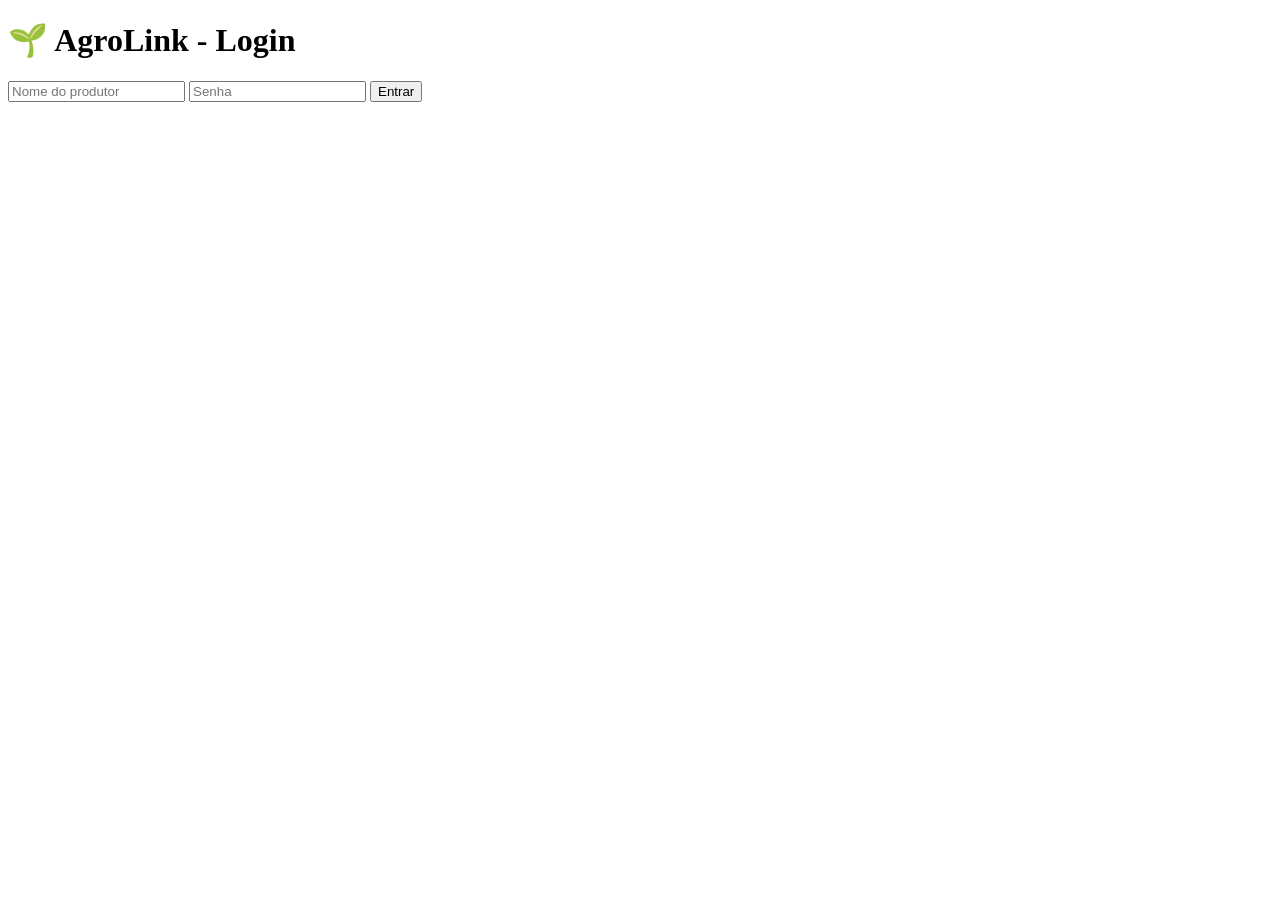
==== index.html @ e074ebd2 "Add files via upload" ====
<!DOCTYPE html>
<html lang="pt-br">
<head>
  <meta charset="UTF-8" />
  <title>AgroLink MVP - Login</title>
  <link rel="stylesheet" href="style.css" />
</head>
<body>
  <div class="container" id="login-container">
    <h1>🌱 AgroLink - Login</h1>
    <input id="username" placeholder="Nome do produtor" />
    <input id="password" type="password" placeholder="Senha" />
    <button onclick="login()">Entrar</button>
    <p id="login-msg" class="error"></p>
  </div>

  <div class="container" id="app-container" style="display:none;">
    <h1>🌱 AgroLink</h1>
    <p class="subtitle" id="welcome-msg"></p>

    <div class="card">
      <h2>Cadastrar Produto</h2>
      <input id="produto" placeholder="Nome do produto" />
      <input id="preco" type="number" placeholder="Preço (R$)" />
      <input id="quantidade" type="number" placeholder="Quantidade" />
      <button onclick="cadastrarProduto()">Cadastrar</button>
    </div>

    <div class="card">
      <h2>Produtos Cadastrados</h2>
      <ul id="lista"></ul>
    </div>

    <div class="card">
      <h2>Simular Venda</h2>
      <input id="vendaQtd" type="number" placeholder="Quantidade para vender" />
      <select id="produtoSelect"></select>
      <button onclick="vender()">Vender</button>
    </div>

    <button onclick="logout()" class="logout-btn">Sair</button>
  </div>

  <script src="script.js"></script>
</body>
</html>
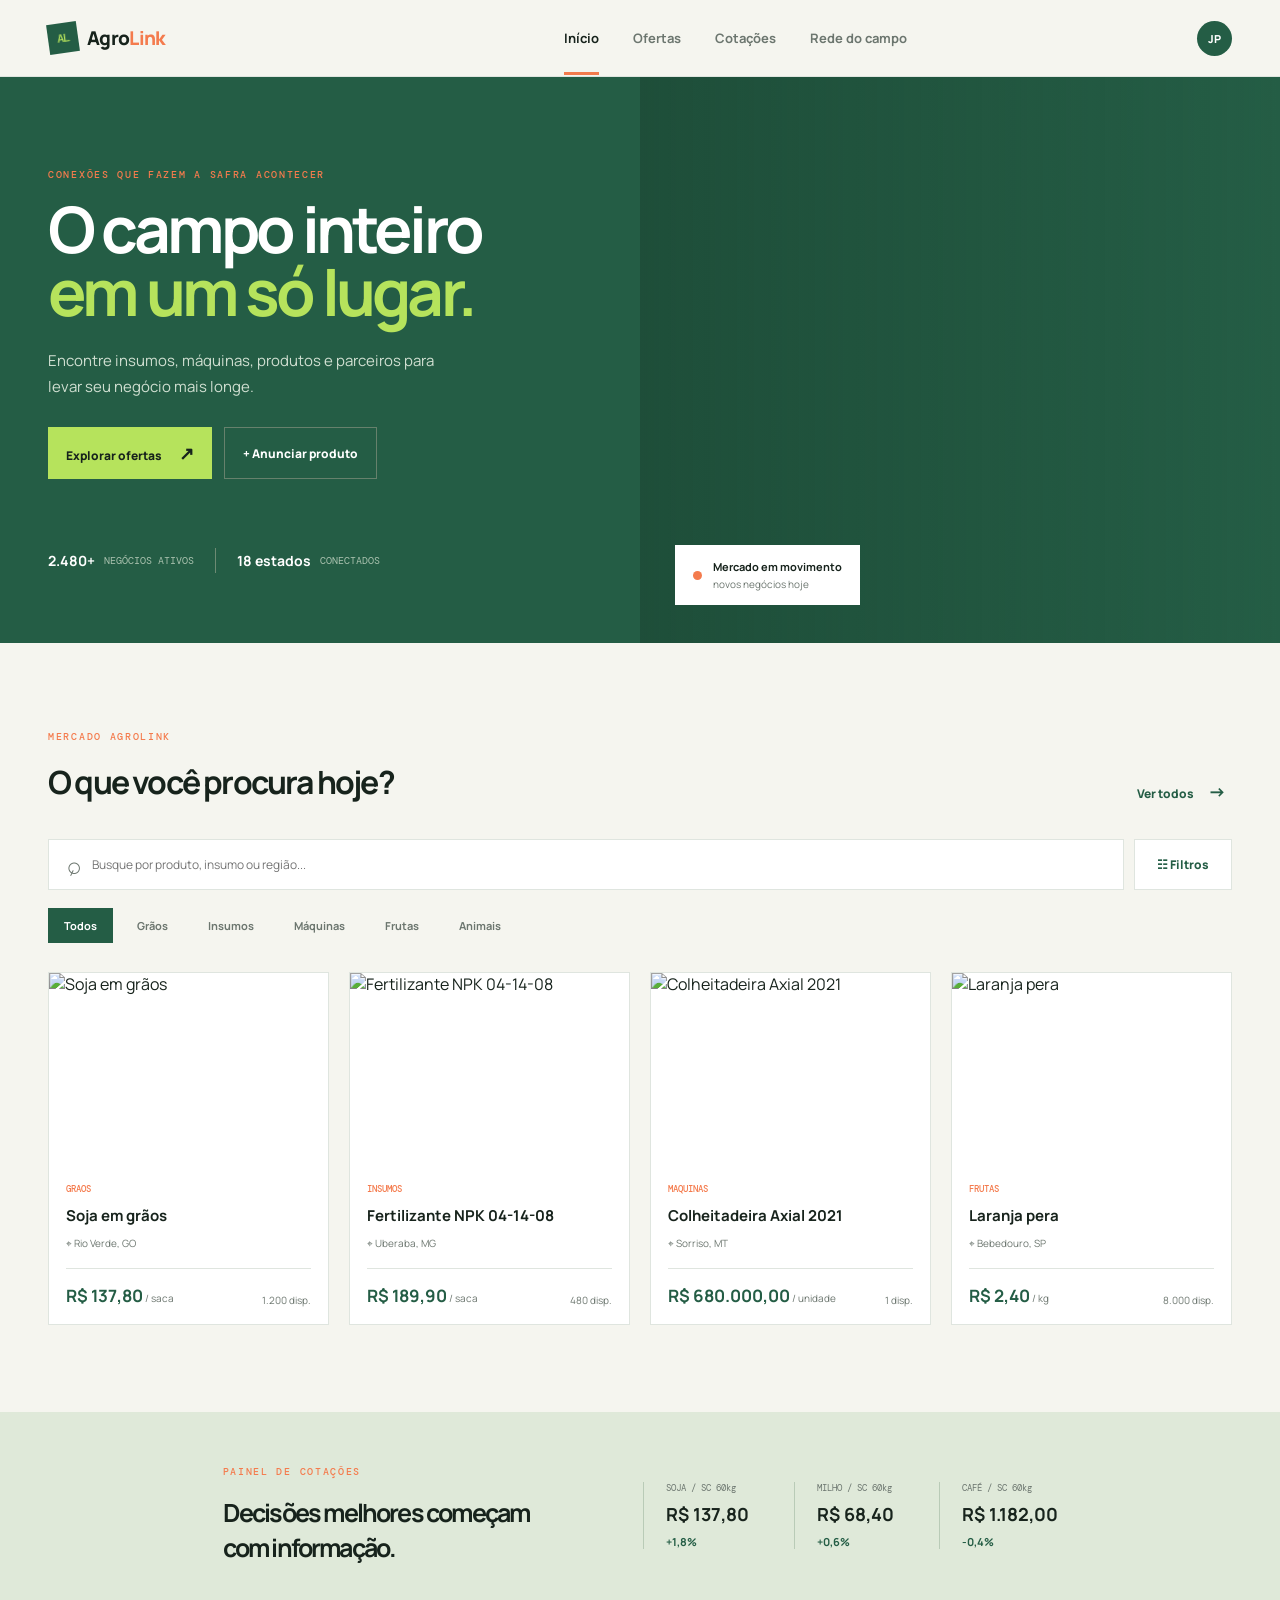
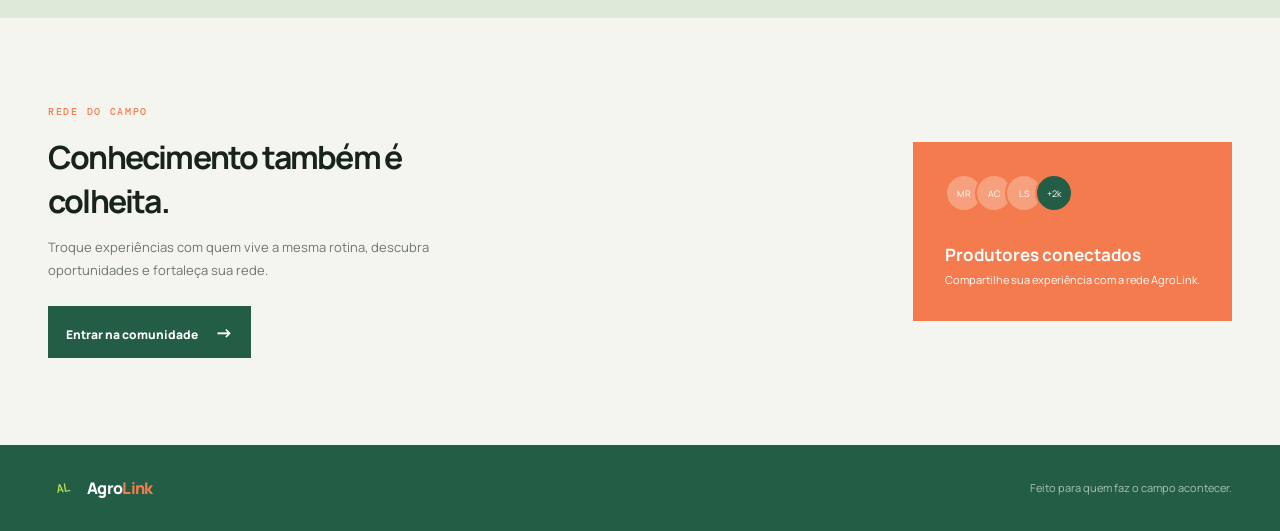
==== commit 29209dcc: "Construir aplicativo AgroLink" ====
--- a/index.html
+++ b/index.html
@@ -1,46 +1,22 @@
-<!DOCTYPE html>
-<html lang="pt-br">
-<head>
-  <meta charset="UTF-8" />
-  <title>AgroLink MVP - Login</title>
-  <link rel="stylesheet" href="style.css" />
-</head>
-<body>
-  <div class="container" id="login-container">
-    <h1>🌱 AgroLink - Login</h1>
-    <input id="username" placeholder="Nome do produtor" />
-    <input id="password" type="password" placeholder="Senha" />
-    <button onclick="login()">Entrar</button>
-    <p id="login-msg" class="error"></p>
-  </div>
-
-  <div class="container" id="app-container" style="display:none;">
-    <h1>🌱 AgroLink</h1>
-    <p class="subtitle" id="welcome-msg"></p>
-
-    <div class="card">
-      <h2>Cadastrar Produto</h2>
-      <input id="produto" placeholder="Nome do produto" />
-      <input id="preco" type="number" placeholder="Preço (R$)" />
-      <input id="quantidade" type="number" placeholder="Quantidade" />
-      <button onclick="cadastrarProduto()">Cadastrar</button>
-    </div>
-
-    <div class="card">
-      <h2>Produtos Cadastrados</h2>
-      <ul id="lista"></ul>
-    </div>
-
-    <div class="card">
-      <h2>Simular Venda</h2>
-      <input id="vendaQtd" type="number" placeholder="Quantidade para vender" />
-      <select id="produtoSelect"></select>
-      <button onclick="vender()">Vender</button>
-    </div>
-
-    <button onclick="logout()" class="logout-btn">Sair</button>
-  </div>
-
-  <script src="script.js"></script>
-</body>
-</html>
+<!doctype html>
+<html lang="pt-BR">
+<head>
+<meta charset="UTF-8"><meta name="viewport" content="width=device-width, initial-scale=1.0">
+<meta name="description" content="AgroLink: marketplace para produtores, fornecedores e profissionais do campo.">
+<title>AgroLink | Mercado do campo</title><link rel="stylesheet" href="Untitled-1.css">
+</head>
+<body>
+<header class="site-header"><div class="header-inner"><a class="brand" href="#inicio"><span class="brand-mark">AL</span><span>Agro<span>Link</span></span></a><nav class="main-nav" aria-label="Navegação principal"><a class="active" href="#inicio">Início</a><a href="#ofertas">Ofertas</a><a href="#cotacoes">Cotações</a><a href="#rede">Rede do campo</a></nav><button class="profile-button" id="profileButton" type="button" aria-label="Abrir perfil">JP</button></div></header>
+<main id="inicio">
+<section class="hero"><div class="hero-copy"><p class="eyebrow">CONEXÕES QUE FAZEM A SAFRA ACONTECER</p><h1>O campo inteiro<br><em>em um só lugar.</em></h1><p class="hero-text">Encontre insumos, máquinas, produtos e parceiros para levar seu negócio mais longe.</p><div class="hero-actions"><a class="button button-primary" href="#ofertas">Explorar ofertas <span>↗</span></a><button class="button button-quiet" id="announceButton" type="button">+ Anunciar produto</button></div><div class="hero-stats"><strong>2.480+</strong><span>negócios ativos</span><i></i><strong>18 estados</strong><span>conectados</span></div></div><div class="hero-visual"><div class="visual-note"><span class="pulse"></span><span><b>Mercado em movimento</b><small>novos negócios hoje</small></span></div></div></section>
+<section class="content-section" id="ofertas"><div class="section-heading"><div><p class="eyebrow">MERCADO AGROLINK</p><h2>O que você procura hoje?</h2></div><button class="link-button" id="clearFilters" type="button">Ver todos <span>→</span></button></div><div class="search-row"><label class="search-box"><span>⌕</span><input id="searchInput" type="search" placeholder="Busque por produto, insumo ou região..."></label><button class="filter-button" id="filterButton" type="button">☷ <span>Filtros</span></button></div><div class="category-row" id="categoryRow" aria-label="Categorias"><button class="category active" data-category="todos" type="button">Todos</button><button class="category" data-category="graos" type="button">Grãos</button><button class="category" data-category="insumos" type="button">Insumos</button><button class="category" data-category="maquinas" type="button">Máquinas</button><button class="category" data-category="frutas" type="button">Frutas</button><button class="category" data-category="animais" type="button">Animais</button></div><div class="products-grid" id="productsGrid"></div><p class="empty-state" id="emptyState" hidden>Nenhum anúncio encontrado. Tente outro termo ou categoria.</p></section>
+<section class="quote-strip" id="cotacoes"><div><p class="eyebrow">PAINEL DE COTAÇÕES</p><h2>Decisões melhores começam com informação.</h2></div><div class="quote-items"><span><small>SOJA / SC 60kg</small><b>R$ 137,80</b><strong>+1,8%</strong></span><span><small>MILHO / SC 60kg</small><b>R$ 68,40</b><strong>+0,6%</strong></span><span><small>CAFÉ / SC 60kg</small><b>R$ 1.182,00</b><strong>-0,4%</strong></span></div></section>
+<section class="network-section" id="rede"><div><p class="eyebrow">REDE DO CAMPO</p><h2>Conhecimento também é colheita.</h2><p>Troque experiências com quem vive a mesma rotina, descubra oportunidades e fortaleça sua rede.</p><button class="button button-dark" id="networkButton" type="button">Entrar na comunidade <span>→</span></button></div><div class="network-card"><div class="avatars"><span>MR</span><span>AC</span><span>LS</span><span>+2k</span></div><b>Produtores conectados</b><small>Compartilhe sua experiência com a rede AgroLink.</small></div></section>
+</main><footer><span class="brand"><span class="brand-mark">AL</span><span>Agro<span>Link</span></span></span><span>Feito para quem faz o campo acontecer.</span></footer><div class="toast" id="toast" role="status" aria-live="polite"></div>
+<script>
+const products=[{title:'Soja em grãos',category:'graos',price:'137,80',unit:'saca',location:'Rio Verde, GO',quantity:'1.200',image:'https://images.unsplash.com/photo-1594771804886-a933bb2d609b?w=700&auto=format&fit=crop'},{title:'Fertilizante NPK 04-14-08',category:'insumos',price:'189,90',unit:'saca',location:'Uberaba, MG',quantity:'480',image:'https://images.unsplash.com/photo-1628352081506-83c43123ed6d?w=700&auto=format&fit=crop'},{title:'Colheitadeira Axial 2021',category:'maquinas',price:'680.000,00',unit:'unidade',location:'Sorriso, MT',quantity:'1',image:'https://images.unsplash.com/photo-1592982537447-7440770cbfc9?w=700&auto=format&fit=crop'},{title:'Laranja pera',category:'frutas',price:'2,40',unit:'kg',location:'Bebedouro, SP',quantity:'8.000',image:'https://images.unsplash.com/photo-1582979512210-99b6a53386f9?w=700&auto=format&fit=crop'}];
+const grid=document.querySelector('#productsGrid'),empty=document.querySelector('#emptyState');let selectedCategory='todos';
+const showToast=message=>{const toast=document.querySelector('#toast');toast.textContent=message;toast.classList.add('show');setTimeout(()=>toast.classList.remove('show'),2600)};
+function renderProducts(){const term=document.querySelector('#searchInput').value.toLowerCase();const visible=products.filter(p=>(selectedCategory==='todos'||p.category===selectedCategory)&&`${p.title} ${p.location}`.toLowerCase().includes(term));grid.innerHTML=visible.map(p=>`<article class="product-card"><img src="${p.image}" alt="${p.title}" loading="lazy"><div class="product-body"><span class="product-tag">${p.category}</span><h3>${p.title}</h3><p class="location">⌖ ${p.location}</p><div class="product-footer"><strong>R$ ${p.price}<small> / ${p.unit}</small></strong><span>${p.quantity} disp.</span></div></div></article>`).join('');empty.hidden=visible.length>0}
+document.querySelector('#searchInput').addEventListener('input',renderProducts);document.querySelector('#categoryRow').addEventListener('click',e=>{if(!e.target.matches('.category'))return;selectedCategory=e.target.dataset.category;document.querySelectorAll('.category').forEach(b=>b.classList.toggle('active',b===e.target));renderProducts()});document.querySelector('#clearFilters').addEventListener('click',()=>{selectedCategory='todos';document.querySelector('#searchInput').value='';document.querySelectorAll('.category').forEach((b,i)=>b.classList.toggle('active',i===0));renderProducts()});document.querySelector('#announceButton').addEventListener('click',()=>showToast('Área de anúncios disponível em breve.'));document.querySelector('#networkButton').addEventListener('click',()=>showToast('Bem-vindo à rede do campo!'));document.querySelector('#filterButton').addEventListener('click',()=>showToast('Use as categorias para filtrar os anúncios.'));document.querySelector('#profileButton').addEventListener('click',()=>showToast('Perfil do produtor'));renderProducts();
+</script></body></html>
--- a/Untitled-1.css
+++ b/Untitled-1.css
@@ -0,0 +1,3 @@
+@import url('https://fonts.googleapis.com/css2?family=DM+Mono:wght@400;500&family=Manrope:wght@400;500;600;700;800&display=swap');
+:root{--ink:#17231c;--muted:#6c766f;--line:#dfe5df;--cream:#f5f5ef;--green:#245d45;--lime:#b6e35c;--orange:#f47b4d}*{box-sizing:border-box}html{scroll-behavior:smooth}body{margin:0;color:var(--ink);background:var(--cream);font-family:Manrope,sans-serif}button,input{font:inherit}button,a{cursor:pointer}a{color:inherit;text-decoration:none}.site-header{background:#f5f5eff2;border-bottom:1px solid var(--line);position:sticky;top:0;z-index:5;backdrop-filter:blur(12px)}.header-inner{max-width:1240px;height:76px;margin:auto;padding:0 28px;display:flex;align-items:center;justify-content:space-between}.brand{align-items:center;display:flex;font-size:19px;font-weight:800;letter-spacing:-.7px;gap:9px}.brand>span:last-child>span{color:var(--orange)}.brand-mark{align-items:center;background:var(--green);color:var(--lime);display:flex;font:500 12px 'DM Mono',monospace;height:30px;justify-content:center;transform:rotate(-8deg);width:30px}.main-nav{display:flex;gap:34px;margin-left:110px}.main-nav a{color:var(--muted);font-size:13px;font-weight:700;padding:28px 0;position:relative}.main-nav a.active,.main-nav a:hover{color:var(--ink)}.main-nav a.active:after{background:var(--orange);bottom:0;content:'';height:3px;left:0;position:absolute;right:0}.profile-button{background:var(--green);border:0;border-radius:50%;color:#fff;font-size:11px;font-weight:800;height:35px;width:35px}.hero{background:var(--green);color:#fff;display:grid;grid-template-columns:1fr 1fr;min-height:555px}.hero-copy{max-width:620px;padding:91px 45px 70px max(28px,calc((100vw - 1240px)/2 + 28px))}.eyebrow{color:var(--orange);font:500 10px 'DM Mono',monospace;letter-spacing:1.7px;margin:0 0 17px}.hero h1{font-size:clamp(42px,5vw,70px);letter-spacing:-3.8px;line-height:.98;margin:0}.hero h1 em{color:var(--lime);font-style:normal}.hero-text{color:#d0dfd1;font-size:15px;line-height:1.7;margin:25px 0 28px;max-width:420px}.hero-actions{display:flex;gap:12px}.button{border:0;font-size:12px;font-weight:800;padding:14px 18px}.button-primary{background:var(--lime);color:var(--ink)}.button-primary span,.button-dark span{font-size:18px;margin-left:15px}.button-quiet{background:transparent;color:#fff;border:1px solid #66816c}.hero-stats{align-items:center;display:flex;gap:9px;margin-top:69px}.hero-stats strong{font-size:14px}.hero-stats span{color:#aac2af;font:10px 'DM Mono',monospace;text-transform:uppercase}.hero-stats i{background:#6d8a73;height:25px;margin:0 12px;width:1px}.hero-visual{background:linear-gradient(90deg,#173c2b73,#0000),url('https://images.unsplash.com/photo-1500382017468-9049fed747ef?w=1200&auto=format&fit=crop') center/cover;min-height:400px;position:relative}.visual-note{align-items:center;background:#fff;color:var(--ink);bottom:38px;display:flex;gap:11px;left:35px;padding:14px 18px;position:absolute}.visual-note b,.visual-note small{display:block}.visual-note b{font-size:11px}.visual-note small{color:var(--muted);font-size:10px;margin-top:3px}.pulse{background:var(--orange);border-radius:50%;height:9px;width:9px}.content-section,.network-section{margin:auto;max-width:1240px;padding:87px 28px}.section-heading{align-items:end;display:flex;justify-content:space-between}h2{font-size:32px;letter-spacing:-1.8px;margin:0}.link-button{background:transparent;border:0;color:var(--green);font-size:12px;font-weight:800}.link-button span{font-size:18px;margin-left:12px}.search-row{display:flex;gap:10px;margin:35px 0 18px}.search-box{align-items:center;background:#fff;border:1px solid var(--line);display:flex;flex:1;padding:0 16px}.search-box span{color:var(--muted);font-size:25px;transform:rotate(-20deg)}.search-box input{background:transparent;border:0;flex:1;outline:0;padding:16px 12px;font-size:12px}.filter-button{background:#fff;border:1px solid var(--line);color:var(--green);font-size:12px;font-weight:800;padding:0 22px}.category-row{display:flex;gap:8px;margin-bottom:29px;overflow:auto}.category{background:transparent;border:1px solid transparent;color:var(--muted);font-size:11px;font-weight:700;padding:9px 15px;white-space:nowrap}.category.active,.category:hover{background:var(--green);color:#fff}.products-grid{display:grid;gap:20px;grid-template-columns:repeat(4,1fr)}.product-card{background:#fff;border:1px solid var(--line);transition:transform .2s,box-shadow .2s}.product-card:hover{box-shadow:0 12px 28px #193b2020;transform:translateY(-4px)}.product-card>img{display:block;height:185px;object-fit:cover;width:100%}.product-body{padding:17px}.product-tag{color:var(--orange);font:500 9px 'DM Mono',monospace;text-transform:uppercase}.product-card h3{font-size:15px;margin:8px 0 6px}.location,.product-footer span{color:var(--muted);font-size:10px}.product-footer{align-items:end;border-top:1px solid var(--line);display:flex;justify-content:space-between;margin-top:18px;padding-top:15px}.product-footer strong{color:var(--green);font-size:17px}.product-footer small{color:var(--muted);font-size:10px;font-weight:400}.empty-state{color:var(--muted);padding:30px;text-align:center}.quote-strip{align-items:center;background:#dfe9d9;display:flex;gap:70px;justify-content:center;padding:53px 28px}.quote-strip h2{font-size:25px;max-width:350px}.quote-items{display:flex;gap:45px}.quote-items span{border-left:1px solid #b9cbb7;display:flex;flex-direction:column;gap:8px;padding-left:22px}.quote-items small{color:var(--muted);font:9px 'DM Mono',monospace}.quote-items b{font-size:18px}.quote-items strong{color:var(--green);font-size:11px}.network-section{align-items:center;display:flex;justify-content:space-between}.network-section h2{max-width:420px}.network-section p:not(.eyebrow){color:var(--muted);font-size:13px;line-height:1.7;max-width:430px}.button-dark{background:var(--green);color:#fff;margin-top:12px}.network-card{background:var(--orange);color:#fff;min-width:290px;padding:32px}.avatars{display:flex;margin-bottom:31px}.avatars span{align-items:center;background:#f6a07d;border:2px solid var(--orange);border-radius:50%;display:flex;font-size:9px;height:38px;justify-content:center;margin-right:-8px;width:38px}.avatars span:last-child{background:var(--green)}.network-card b,.network-card small{display:block}.network-card b{font-size:17px}.network-card small{font-size:11px;line-height:1.5;margin-top:6px}footer{align-items:center;background:var(--green);color:#aac2af;display:flex;font-size:11px;justify-content:space-between;padding:28px max(28px,calc((100vw - 1240px)/2 + 28px))}footer .brand{color:#fff;font-size:16px}.toast{background:var(--ink);bottom:24px;color:#fff;font-size:12px;left:50%;opacity:0;padding:14px 20px;pointer-events:none;position:fixed;transform:translate(-50%,15px);transition:.25s;z-index:10}.toast.show{opacity:1;transform:translate(-50%,0)}
++@media (max-width:800px){.main-nav{display:none}.hero{grid-template-columns:1fr}.hero-copy{padding:65px 24px 45px}.hero-visual{min-height:260px}.products-grid{grid-template-columns:repeat(2,1fr)}.quote-strip,.network-section{align-items:flex-start;flex-direction:column;gap:30px}.quote-items{flex-wrap:wrap;gap:20px}.quote-items span{min-width:130px}}@media (max-width:480px){.header-inner{height:64px;padding:0 18px}.content-section,.network-section{padding:60px 18px}.hero h1{letter-spacing:-2px}.hero-actions{align-items:stretch;flex-direction:column}.hero-stats{margin-top:45px}.section-heading{align-items:flex-start;flex-direction:column;gap:18px}.search-row{flex-direction:column}.filter-button{padding:13px}.products-grid{grid-template-columns:1fr}.quote-strip{padding:48px 18px}.network-card{min-width:100%}footer{align-items:flex-start;flex-direction:column;gap:18px;padding:26px 18px}}
